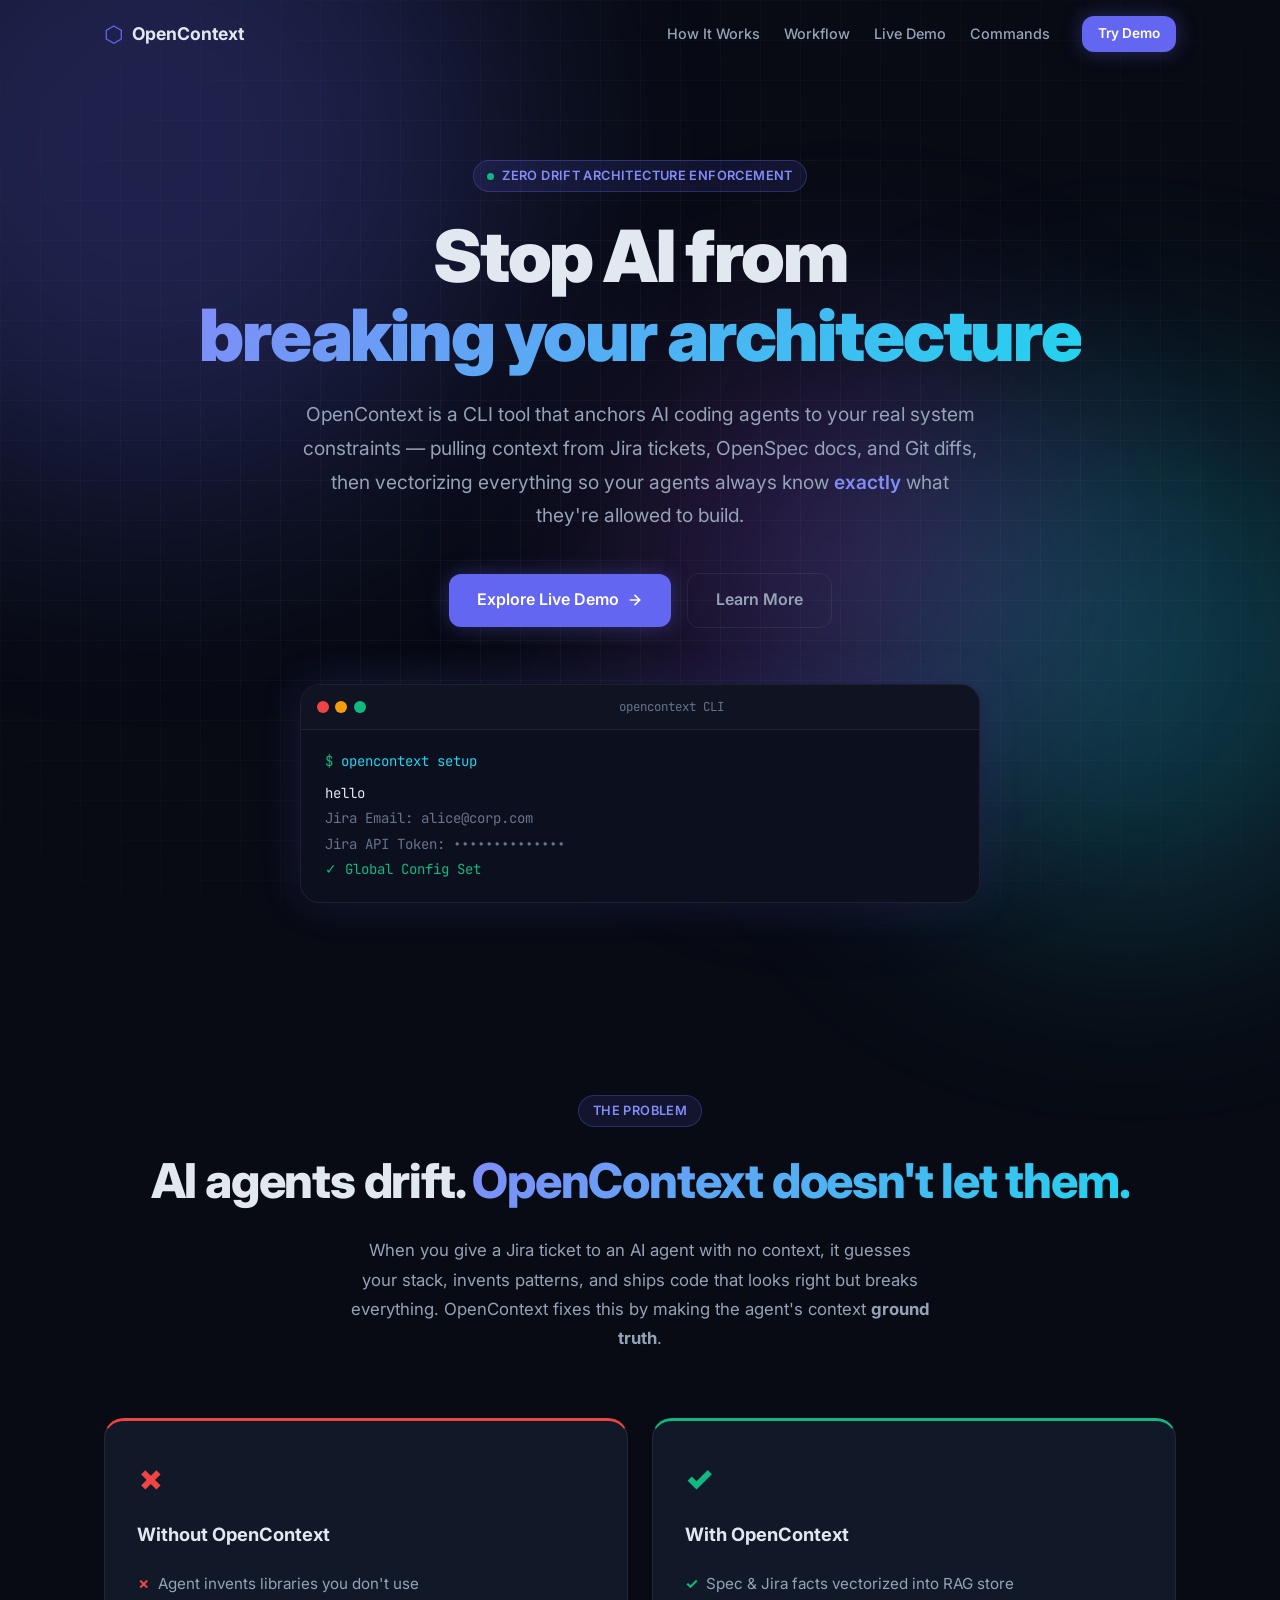
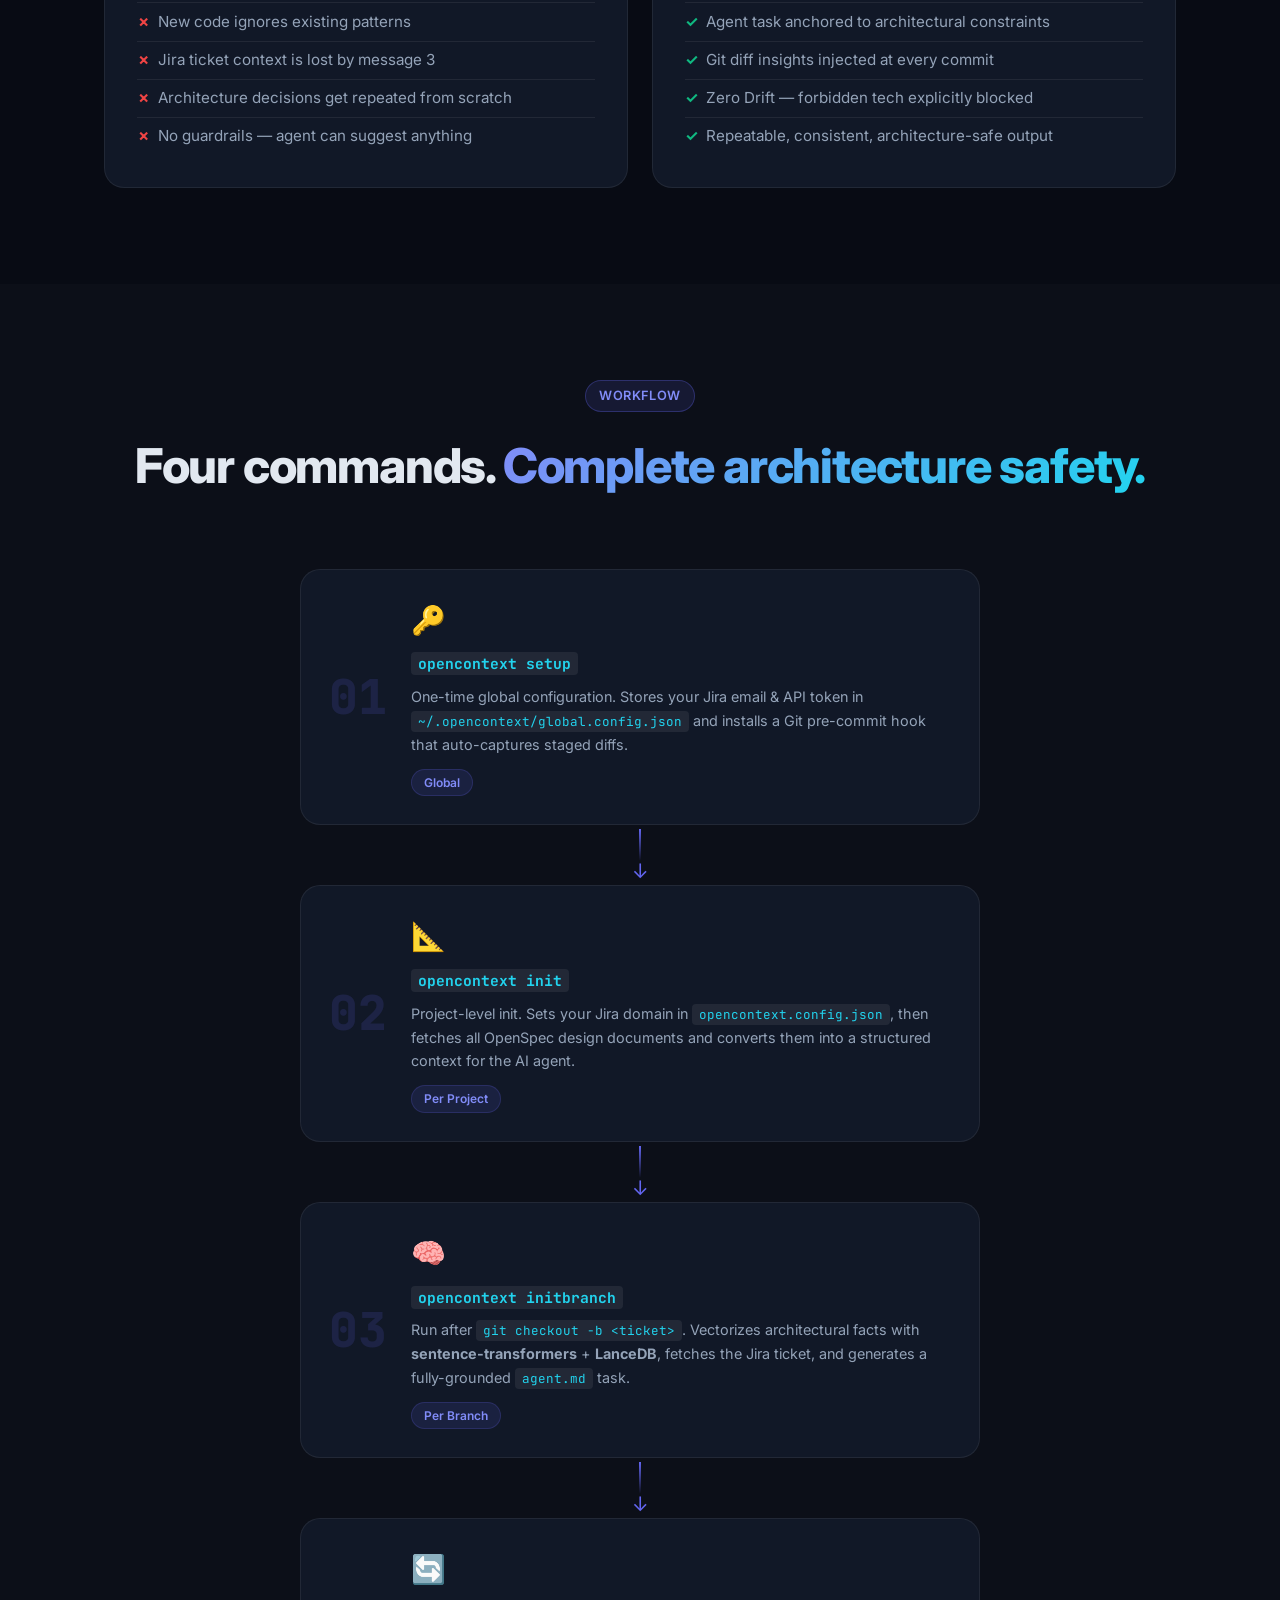
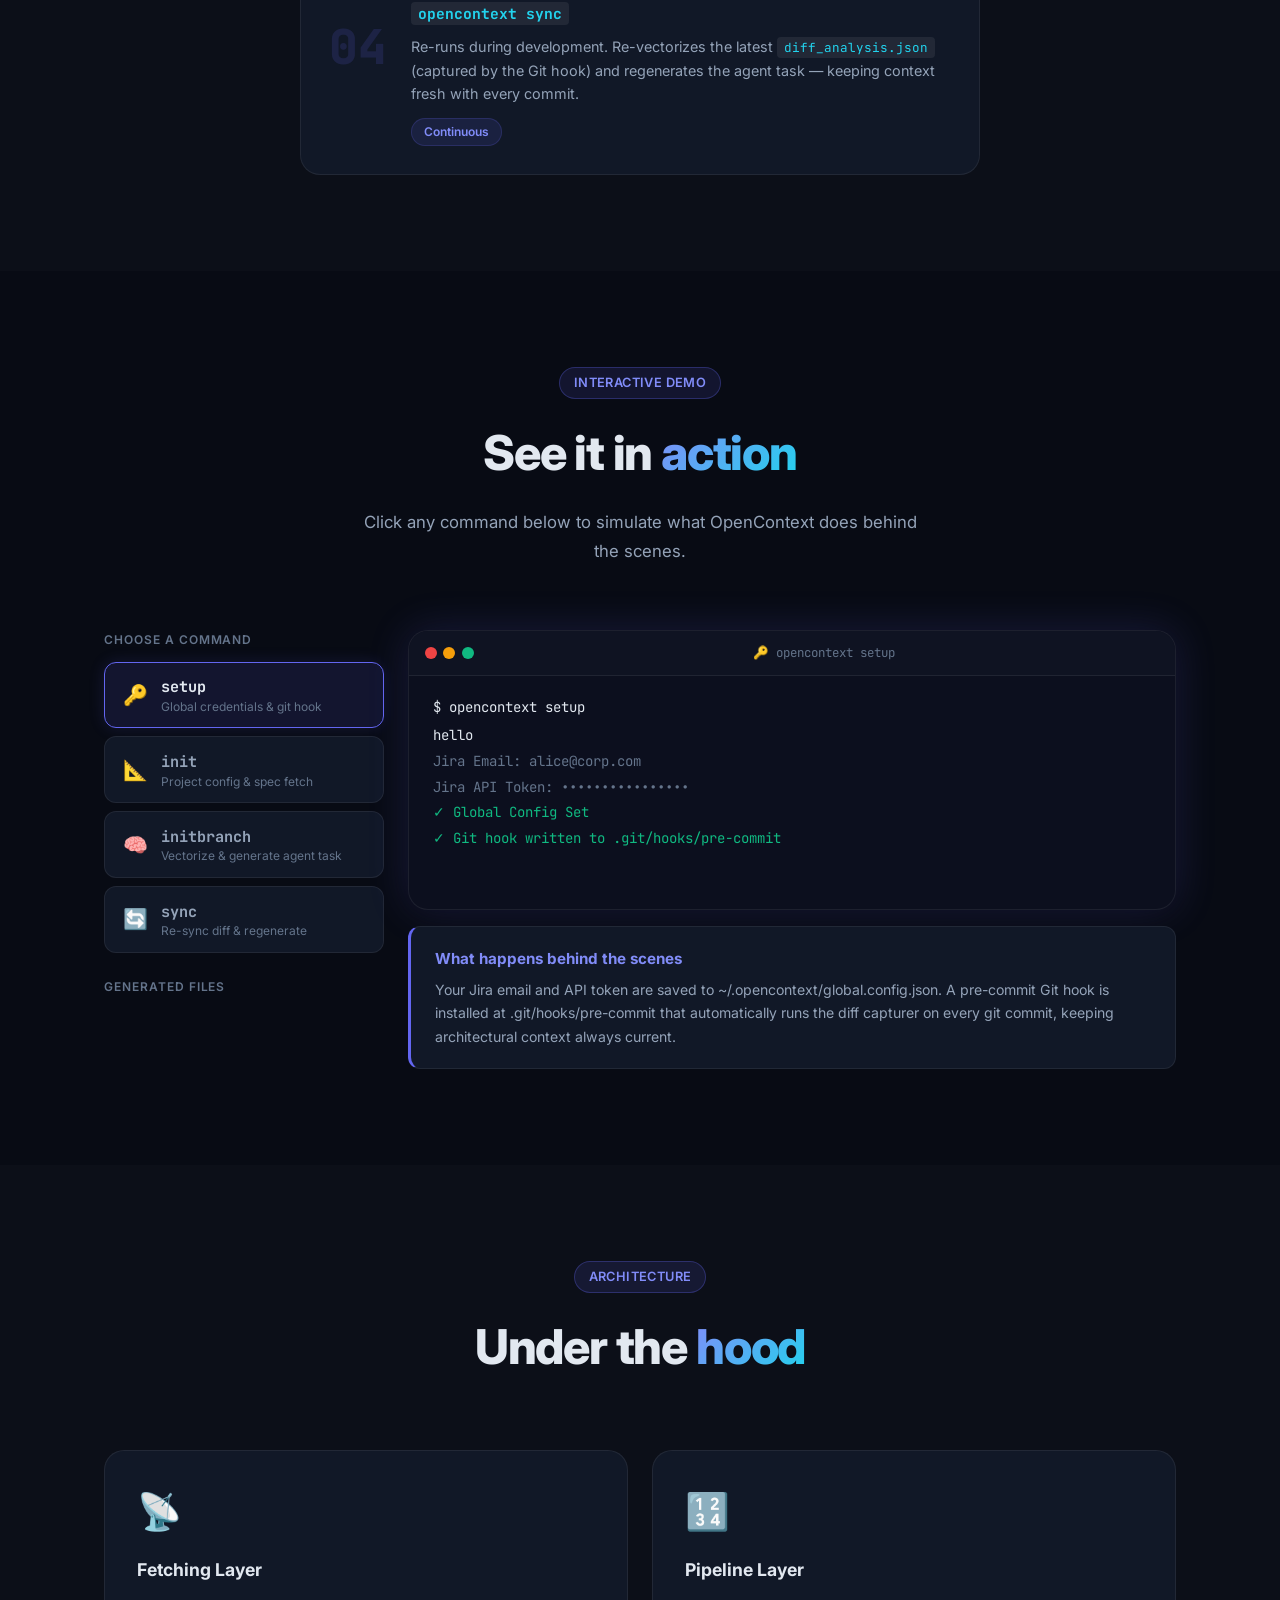
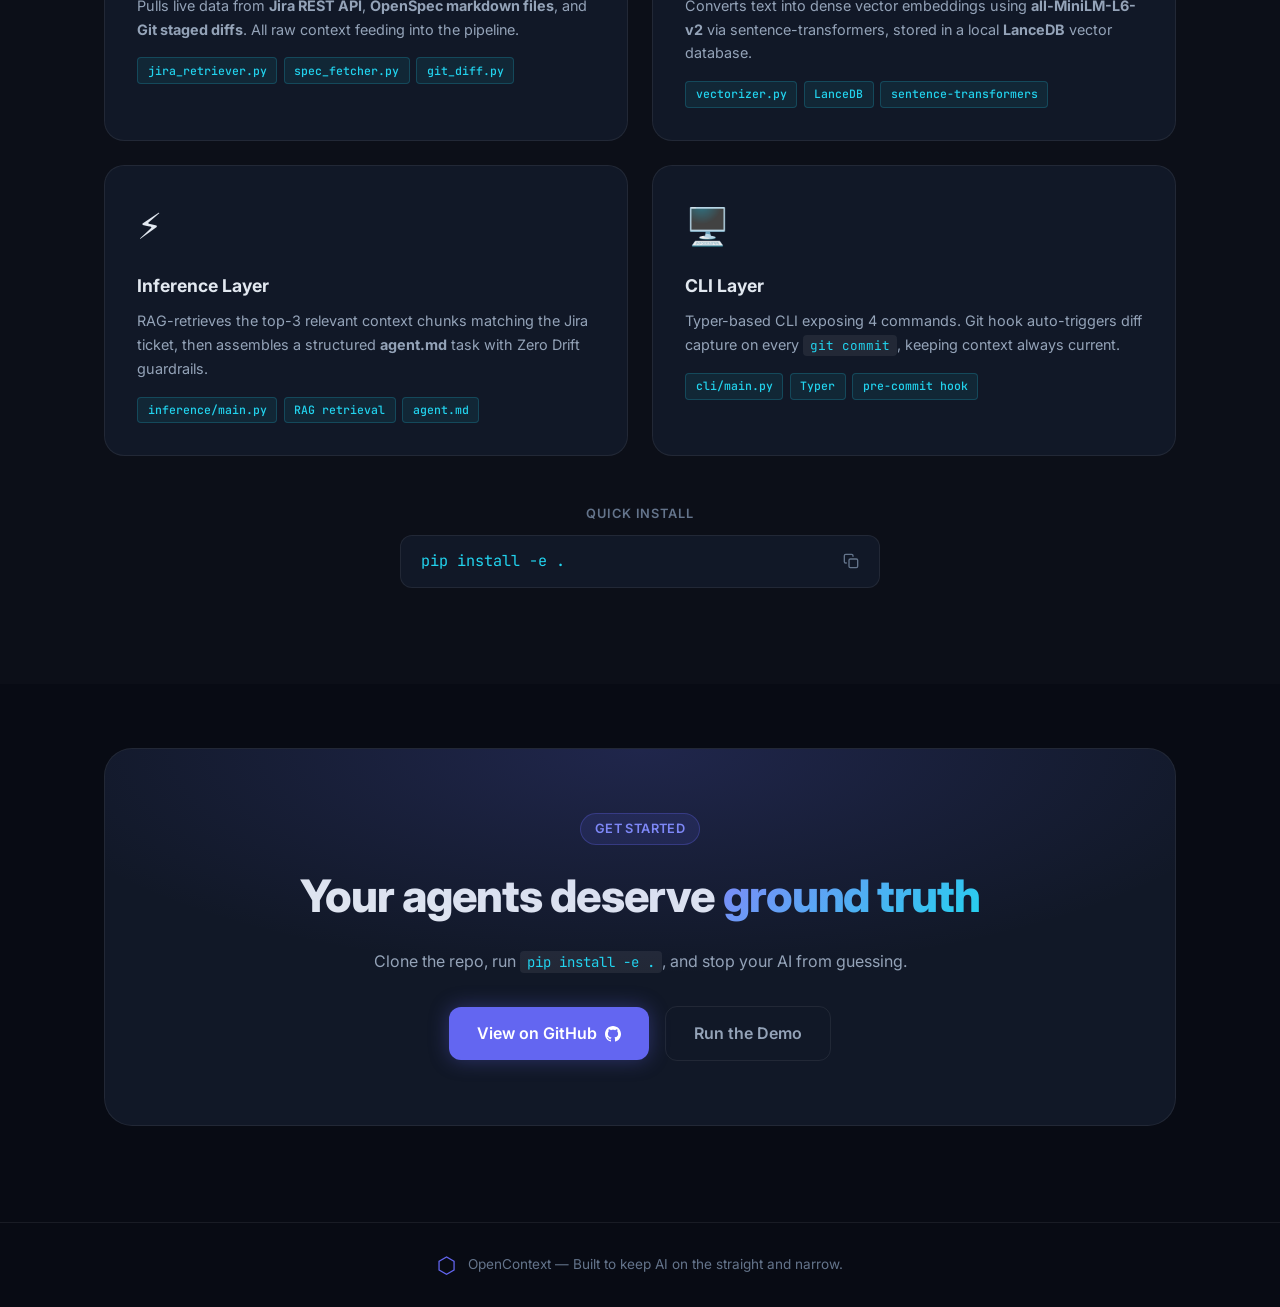
==== demo/index.html @ 50648c4a "added demo" ====
<!DOCTYPE html>
<html lang="en">
<head>
  <meta charset="UTF-8" />
  <meta name="viewport" content="width=device-width, initial-scale=1.0" />
  <title>OpenContext — Architectural Context Tracking for AI Agents</title>
  <meta name="description" content="OpenContext is a CLI tool that prevents AI code drift by anchoring agent tasks to your system's real architectural constraints via Jira, OpenSpec, and vector search." />
  <link rel="preconnect" href="https://fonts.googleapis.com" />
  <link rel="preconnect" href="https://fonts.gstatic.com" crossorigin />
  <link href="https://fonts.googleapis.com/css2?family=Inter:wght@300;400;500;600;700;800;900&family=JetBrains+Mono:wght@400;500;700&display=swap" rel="stylesheet" />
  <link rel="stylesheet" href="style.css" />
</head>
<body>

  <!-- Animated background -->
  <div class="bg-grid" aria-hidden="true"></div>
  <div class="bg-glow bg-glow--1" aria-hidden="true"></div>
  <div class="bg-glow bg-glow--2" aria-hidden="true"></div>
  <div class="bg-glow bg-glow--3" aria-hidden="true"></div>

  <!-- NAV -->
  <nav id="navbar" class="navbar">
    <div class="nav-inner">
      <a href="#hero" class="nav-brand" id="nav-brand">
        <span class="nav-brand-icon">⬡</span>
        <span>OpenContext</span>
      </a>
      <ul class="nav-links" role="list">
        <li><a href="#how-it-works" class="nav-link">How It Works</a></li>
        <li><a href="#workflow" class="nav-link">Workflow</a></li>
        <li><a href="#demo" class="nav-link">Live Demo</a></li>
        <li><a href="#commands" class="nav-link">Commands</a></li>
      </ul>
      <a href="#demo" class="btn btn--sm btn--primary">Try Demo</a>
    </div>
  </nav>

  <main>
    <!-- HERO -->
    <section id="hero" class="hero section">
      <div class="container">
        <div class="badge badge--hero animate-in" style="--delay:0ms">
          <span class="badge-dot"></span>
          Zero Drift Architecture Enforcement
        </div>
        <h1 class="hero-title animate-in" style="--delay:100ms">
          Stop AI from<br />
          <span class="gradient-text">breaking your architecture</span>
        </h1>
        <p class="hero-subtitle animate-in" style="--delay:200ms">
          OpenContext is a CLI tool that anchors AI coding agents to your real system constraints —
          pulling context from Jira tickets, OpenSpec docs, and Git diffs, then vectorizing everything
          so your agents always know <em>exactly</em> what they're allowed to build.
        </p>
        <div class="hero-actions animate-in" style="--delay:300ms">
          <a href="#demo" class="btn btn--primary btn--lg">
            <span>Explore Live Demo</span>
            <svg xmlns="http://www.w3.org/2000/svg" width="16" height="16" viewBox="0 0 24 24" fill="none" stroke="currentColor" stroke-width="2.5" stroke-linecap="round" stroke-linejoin="round"><line x1="5" y1="12" x2="19" y2="12"></line><polyline points="12 5 19 12 12 19"></polyline></svg>
          </a>
          <a href="#how-it-works" class="btn btn--ghost btn--lg">Learn More</a>
        </div>
        <div class="hero-terminal animate-in" style="--delay:400ms">
          <div class="terminal">
            <div class="terminal-bar">
              <span class="terminal-dot terminal-dot--red"></span>
              <span class="terminal-dot terminal-dot--yellow"></span>
              <span class="terminal-dot terminal-dot--green"></span>
              <span class="terminal-title">opencontext CLI</span>
            </div>
            <div class="terminal-body" id="terminal-hero">
              <div class="terminal-line">
                <span class="terminal-prompt">$</span>
                <span class="terminal-cmd typewriter" id="typewriter">opencontext setup</span>
              </div>
              <div class="terminal-output" id="terminal-output-hero"></div>
            </div>
          </div>
        </div>
      </div>
    </section>

    <!-- PROBLEM / SOLUTION -->
    <section id="how-it-works" class="section">
      <div class="container">
        <div class="section-header">
          <div class="badge">The Problem</div>
          <h2 class="section-title">AI agents drift. <span class="gradient-text">OpenContext doesn't let them.</span></h2>
          <p class="section-subtitle">
            When you give a Jira ticket to an AI agent with no context, it guesses your stack, invents patterns, and ships code that looks right but breaks everything. OpenContext fixes this by making the agent's context <strong>ground truth</strong>.
          </p>
        </div>
        <div class="problem-grid">
          <div class="problem-card problem-card--bad card-hover">
            <div class="problem-icon problem-icon--bad">✗</div>
            <h3>Without OpenContext</h3>
            <ul class="problem-list">
              <li>Agent invents libraries you don't use</li>
              <li>New code ignores existing patterns</li>
              <li>Jira ticket context is lost by message 3</li>
              <li>Architecture decisions get repeated from scratch</li>
              <li>No guardrails — agent can suggest anything</li>
            </ul>
          </div>
          <div class="problem-card problem-card--good card-hover">
            <div class="problem-icon problem-icon--good">✓</div>
            <h3>With OpenContext</h3>
            <ul class="problem-list">
              <li>Spec & Jira facts vectorized into RAG store</li>
              <li>Agent task anchored to architectural constraints</li>
              <li>Git diff insights injected at every commit</li>
              <li>Zero Drift — forbidden tech explicitly blocked</li>
              <li>Repeatable, consistent, architecture-safe output</li>
            </ul>
          </div>
        </div>
      </div>
    </section>

    <!-- WORKFLOW -->
    <section id="workflow" class="section section--alt">
      <div class="container">
        <div class="section-header">
          <div class="badge">Workflow</div>
          <h2 class="section-title">Four commands. <span class="gradient-text">Complete architecture safety.</span></h2>
        </div>
        <div class="workflow-steps">

          <div class="workflow-step card-hover" id="step-1">
            <div class="step-number">01</div>
            <div class="step-content">
              <div class="step-icon">🔑</div>
              <h3 class="step-title"><code>opencontext setup</code></h3>
              <p class="step-desc">One-time global configuration. Stores your Jira email &amp; API token in <code>~/.opencontext/global.config.json</code> and installs a Git pre-commit hook that auto-captures staged diffs.</p>
              <div class="step-pill">Global</div>
            </div>
          </div>

          <div class="workflow-connector" aria-hidden="true">
            <div class="connector-line"></div>
            <div class="connector-arrow">↓</div>
          </div>

          <div class="workflow-step card-hover" id="step-2">
            <div class="step-number">02</div>
            <div class="step-content">
              <div class="step-icon">📐</div>
              <h3 class="step-title"><code>opencontext init</code></h3>
              <p class="step-desc">Project-level init. Sets your Jira domain in <code>opencontext.config.json</code>, then fetches all OpenSpec design documents and converts them into a structured context for the AI agent.</p>
              <div class="step-pill">Per Project</div>
            </div>
          </div>

          <div class="workflow-connector" aria-hidden="true">
            <div class="connector-line"></div>
            <div class="connector-arrow">↓</div>
          </div>

          <div class="workflow-step card-hover" id="step-3">
            <div class="step-number">03</div>
            <div class="step-content">
              <div class="step-icon">🧠</div>
              <h3 class="step-title"><code>opencontext initbranch</code></h3>
              <p class="step-desc">Run after <code>git checkout -b &lt;ticket&gt;</code>. Vectorizes architectural facts with <strong>sentence-transformers</strong> + <strong>LanceDB</strong>, fetches the Jira ticket, and generates a fully-grounded <code>agent.md</code> task.</p>
              <div class="step-pill">Per Branch</div>
            </div>
          </div>

          <div class="workflow-connector" aria-hidden="true">
            <div class="connector-line"></div>
            <div class="connector-arrow">↓</div>
          </div>

          <div class="workflow-step card-hover" id="step-4">
            <div class="step-number">04</div>
            <div class="step-content">
              <div class="step-icon">🔄</div>
              <h3 class="step-title"><code>opencontext sync</code></h3>
              <p class="step-desc">Re-runs during development. Re-vectorizes the latest <code>diff_analysis.json</code> (captured by the Git hook) and regenerates the agent task — keeping context fresh with every commit.</p>
              <div class="step-pill">Continuous</div>
            </div>
          </div>

        </div>
      </div>
    </section>

    <!-- LIVE DEMO -->
    <section id="demo" class="section">
      <div class="container">
        <div class="section-header">
          <div class="badge">Interactive Demo</div>
          <h2 class="section-title">See it in <span class="gradient-text">action</span></h2>
          <p class="section-subtitle">Click any command below to simulate what OpenContext does behind the scenes.</p>
        </div>

        <div class="demo-layout">
          <!-- Command selector -->
          <div class="demo-sidebar">
            <p class="demo-sidebar-label">Choose a command</p>
            <div class="demo-commands" role="list">
              <button id="demo-btn-setup" class="demo-cmd-btn demo-cmd-btn--active" data-cmd="setup" role="listitem">
                <span class="demo-cmd-icon">🔑</span>
                <span class="demo-cmd-text">
                  <strong>setup</strong>
                  <small>Global credentials &amp; git hook</small>
                </span>
              </button>
              <button id="demo-btn-init" class="demo-cmd-btn" data-cmd="init" role="listitem">
                <span class="demo-cmd-icon">📐</span>
                <span class="demo-cmd-text">
                  <strong>init</strong>
                  <small>Project config &amp; spec fetch</small>
                </span>
              </button>
              <button id="demo-btn-initbranch" class="demo-cmd-btn" data-cmd="initbranch" role="listitem">
                <span class="demo-cmd-icon">🧠</span>
                <span class="demo-cmd-text">
                  <strong>initbranch</strong>
                  <small>Vectorize &amp; generate agent task</small>
                </span>
              </button>
              <button id="demo-btn-sync" class="demo-cmd-btn" data-cmd="sync" role="listitem">
                <span class="demo-cmd-icon">🔄</span>
                <span class="demo-cmd-text">
                  <strong>sync</strong>
                  <small>Re-sync diff &amp; regenerate</small>
                </span>
              </button>
            </div>

            <!-- What it generates -->
            <div class="demo-artifacts" id="demo-artifacts">
              <p class="demo-sidebar-label" style="margin-top: 1.5rem;">Generated files</p>
              <div class="artifact-list" id="artifact-list"></div>
            </div>
          </div>

          <!-- Terminal output -->
          <div class="demo-main">
            <div class="terminal terminal--demo">
              <div class="terminal-bar">
                <span class="terminal-dot terminal-dot--red"></span>
                <span class="terminal-dot terminal-dot--yellow"></span>
                <span class="terminal-dot terminal-dot--green"></span>
                <span class="terminal-title" id="demo-terminal-title">opencontext setup</span>
              </div>
              <div class="terminal-body" id="demo-terminal-body">
                <!-- Filled by JS -->
              </div>
            </div>

            <!-- Explanation card -->
            <div class="explanation-card" id="explanation-card">
              <h4 id="explanation-title"></h4>
              <p id="explanation-body"></p>
            </div>
          </div>
        </div>
      </div>
    </section>

    <!-- ARCHITECTURE -->
    <section id="commands" class="section section--alt">
      <div class="container">
        <div class="section-header">
          <div class="badge">Architecture</div>
          <h2 class="section-title">Under the <span class="gradient-text">hood</span></h2>
        </div>
        <div class="arch-grid">
          <div class="arch-card card-hover">
            <div class="arch-icon">📡</div>
            <h3>Fetching Layer</h3>
            <p>Pulls live data from <strong>Jira REST API</strong>, <strong>OpenSpec markdown files</strong>, and <strong>Git staged diffs</strong>. All raw context feeding into the pipeline.</p>
            <div class="arch-modules">
              <span class="module-tag">jira_retriever.py</span>
              <span class="module-tag">spec_fetcher.py</span>
              <span class="module-tag">git_diff.py</span>
            </div>
          </div>
          <div class="arch-card card-hover">
            <div class="arch-icon">🔢</div>
            <h3>Pipeline Layer</h3>
            <p>Converts text into dense vector embeddings using <strong>all-MiniLM-L6-v2</strong> via sentence-transformers, stored in a local <strong>LanceDB</strong> vector database.</p>
            <div class="arch-modules">
              <span class="module-tag">vectorizer.py</span>
              <span class="module-tag">LanceDB</span>
              <span class="module-tag">sentence-transformers</span>
            </div>
          </div>
          <div class="arch-card card-hover">
            <div class="arch-icon">⚡</div>
            <h3>Inference Layer</h3>
            <p>RAG-retrieves the top-3 relevant context chunks matching the Jira ticket, then assembles a structured <strong>agent.md</strong> task with Zero Drift guardrails.</p>
            <div class="arch-modules">
              <span class="module-tag">inference/main.py</span>
              <span class="module-tag">RAG retrieval</span>
              <span class="module-tag">agent.md</span>
            </div>
          </div>
          <div class="arch-card card-hover">
            <div class="arch-icon">🖥️</div>
            <h3>CLI Layer</h3>
            <p>Typer-based CLI exposing 4 commands. Git hook auto-triggers diff capture on every <code>git commit</code>, keeping context always current.</p>
            <div class="arch-modules">
              <span class="module-tag">cli/main.py</span>
              <span class="module-tag">Typer</span>
              <span class="module-tag">pre-commit hook</span>
            </div>
          </div>
        </div>

        <!-- Quick install -->
        <div class="install-block">
          <p class="install-label">Quick Install</p>
          <div class="code-block" id="install-code-block">
            <code id="install-code">pip install -e .</code>
            <button class="copy-btn" id="copy-install-btn" title="Copy to clipboard" aria-label="Copy install command">
              <svg xmlns="http://www.w3.org/2000/svg" width="16" height="16" viewBox="0 0 24 24" fill="none" stroke="currentColor" stroke-width="2" stroke-linecap="round" stroke-linejoin="round"><rect x="9" y="9" width="13" height="13" rx="2" ry="2"></rect><path d="M5 15H4a2 2 0 0 1-2-2V4a2 2 0 0 1 2-2h9a2 2 0 0 1 2 2v1"></path></svg>
            </button>
          </div>
        </div>
      </div>
    </section>

    <!-- CTA -->
    <section class="section cta-section">
      <div class="container">
        <div class="cta-card">
          <div class="cta-glow" aria-hidden="true"></div>
          <div class="badge">Get Started</div>
          <h2 class="cta-title">Your agents deserve <span class="gradient-text">ground truth</span></h2>
          <p class="cta-subtitle">Clone the repo, run <code>pip install -e .</code>, and stop your AI from guessing.</p>
          <div class="cta-actions">
            <a href="https://github.com/Fission-AI/OpenSpec" target="_blank" rel="noopener" class="btn btn--primary btn--lg">
              View on GitHub
              <svg xmlns="http://www.w3.org/2000/svg" width="16" height="16" viewBox="0 0 24 24" fill="currentColor"><path d="M12 0c-6.626 0-12 5.373-12 12 0 5.302 3.438 9.8 8.207 11.387.599.111.793-.261.793-.577v-2.234c-3.338.726-4.033-1.416-4.033-1.416-.546-1.387-1.333-1.756-1.333-1.756-1.089-.745.083-.729.083-.729 1.205.084 1.839 1.237 1.839 1.237 1.07 1.834 2.807 1.304 3.492.997.107-.775.418-1.305.762-1.604-2.665-.305-5.467-1.334-5.467-5.931 0-1.311.469-2.381 1.236-3.221-.124-.303-.535-1.524.117-3.176 0 0 1.008-.322 3.301 1.23.957-.266 1.983-.399 3.003-.404 1.02.005 2.047.138 3.006.404 2.291-1.552 3.297-1.23 3.297-1.23.653 1.653.242 2.874.118 3.176.77.84 1.235 1.911 1.235 3.221 0 4.609-2.807 5.624-5.479 5.921.43.372.823 1.102.823 2.222v3.293c0 .319.192.694.801.576 4.765-1.589 8.199-6.086 8.199-11.386 0-6.627-5.373-12-12-12z"/></svg>
            </a>
            <a href="#demo" class="btn btn--ghost btn--lg">Run the Demo</a>
          </div>
        </div>
      </div>
    </section>
  </main>

  <footer class="footer">
    <div class="container">
      <div class="footer-inner">
        <span class="nav-brand-icon">⬡</span>
        <span class="footer-text">OpenContext — Built to keep AI on the straight and narrow.</span>
      </div>
    </div>
  </footer>

  <script src="app.js"></script>
</body>
</html>
---- demo/style.css ----
/* ===========================
   TOKENS & RESET
=========================== */
:root {
  --clr-bg: #080b14;
  --clr-bg-alt: #0d1120;
  --clr-surface: #111827;
  --clr-surface-2: #1a2236;
  --clr-border: rgba(255,255,255,0.07);
  --clr-border-glow: rgba(99,102,241,0.35);

  --clr-primary: #6366f1;
  --clr-primary-light: #818cf8;
  --clr-primary-dark: #4f46e5;
  --clr-accent: #22d3ee;
  --clr-success: #10b981;
  --clr-warn: #f59e0b;
  --clr-danger: #ef4444;

  --clr-text: #e2e8f0;
  --clr-text-muted: #64748b;
  --clr-text-dim: #94a3b8;

  --radius-sm: 6px;
  --radius-md: 12px;
  --radius-lg: 20px;
  --radius-xl: 28px;

  --shadow-glow: 0 0 40px rgba(99,102,241,0.2);
  --shadow-card: 0 4px 24px rgba(0,0,0,0.4);

  --font-sans: 'Inter', system-ui, sans-serif;
  --font-mono: 'JetBrains Mono', 'Fira Code', monospace;

  --transition: 200ms cubic-bezier(0.4, 0, 0.2, 1);
  --transition-slow: 400ms cubic-bezier(0.4, 0, 0.2, 1);
}

*, *::before, *::after { box-sizing: border-box; margin: 0; padding: 0; }
html { scroll-behavior: smooth; }
body {
  font-family: var(--font-sans);
  background: var(--clr-bg);
  color: var(--clr-text);
  min-height: 100vh;
  overflow-x: hidden;
  line-height: 1.6;
}
a { text-decoration: none; color: inherit; }
ul, ol { list-style: none; }
button { cursor: pointer; font-family: inherit; border: none; background: none; }
code {
  font-family: var(--font-mono);
  background: rgba(255,255,255,0.07);
  padding: 2px 7px;
  border-radius: 4px;
  font-size: 0.875em;
  color: var(--clr-accent);
}
em { color: var(--clr-primary-light); font-style: normal; font-weight: 600; }

/* ===========================
   ANIMATED BACKGROUND
=========================== */
.bg-grid {
  position: fixed; inset: 0; z-index: 0; pointer-events: none;
  background-image:
    linear-gradient(rgba(255,255,255,0.03) 1px, transparent 1px),
    linear-gradient(90deg, rgba(255,255,255,0.03) 1px, transparent 1px);
  background-size: 40px 40px;
  mask-image: radial-gradient(ellipse 80% 80% at 50% 50%, black 40%, transparent 100%);
}
.bg-glow {
  position: fixed; z-index: 0; pointer-events: none;
  border-radius: 50%; filter: blur(120px); opacity: 0.25; animation: float 12s ease-in-out infinite;
}
.bg-glow--1 { width: 700px; height: 700px; background: var(--clr-primary); top: -200px; left: -200px; animation-delay: 0s; }
.bg-glow--2 { width: 500px; height: 500px; background: var(--clr-accent); bottom: 0; right: -100px; animation-delay: -4s; }
.bg-glow--3 { width: 400px; height: 400px; background: #a855f7; top: 40%; left: 50%; animation-delay: -8s; }

@keyframes float {
  0%, 100% { transform: translateY(0) scale(1); }
  50% { transform: translateY(-30px) scale(1.05); }
}

/* ===========================
   LAYOUT UTILITIES
=========================== */
.container {
  max-width: 1120px;
  margin: 0 auto;
  padding: 0 1.5rem;
  position: relative; z-index: 1;
}
.section {
  padding: 6rem 0;
}
.section--alt {
  background: rgba(255,255,255,0.015);
}

/* ===========================
   ANIMATE IN
=========================== */
.animate-in {
  opacity: 0;
  transform: translateY(24px);
  animation: animIn 0.7s cubic-bezier(0.4,0,0.2,1) forwards;
  animation-delay: var(--delay, 0ms);
}
@keyframes animIn {
  to { opacity: 1; transform: none; }
}

/* ===========================
   NAVBAR
=========================== */
.navbar {
  position: fixed; top: 0; left: 0; right: 0; z-index: 100;
  padding: 1rem 0;
  transition: background var(--transition-slow), backdrop-filter var(--transition-slow), box-shadow var(--transition-slow);
}
.navbar.scrolled {
  background: rgba(8,11,20,0.85);
  backdrop-filter: blur(20px);
  box-shadow: 0 1px 0 var(--clr-border);
}
.nav-inner {
  max-width: 1120px; margin: 0 auto;
  padding: 0 1.5rem;
  display: flex; align-items: center; gap: 2rem;
}
.nav-brand {
  display: flex; align-items: center; gap: 0.5rem;
  font-weight: 700; font-size: 1.1rem; color: var(--clr-text);
  transition: color var(--transition);
}
.nav-brand:hover { color: var(--clr-primary-light); }
.nav-brand-icon { font-size: 1.4rem; color: var(--clr-primary); }
.nav-links {
  display: flex; align-items: center; gap: 1.5rem;
  margin-left: auto;
}
.nav-link {
  font-size: 0.9rem; font-weight: 500; color: var(--clr-text-dim);
  transition: color var(--transition);
}
.nav-link:hover { color: var(--clr-text); }

/* ===========================
   BUTTONS
=========================== */
.btn {
  display: inline-flex; align-items: center; gap: 0.5rem;
  font-weight: 600; border-radius: var(--radius-md);
  transition: all var(--transition);
  white-space: nowrap;
}
.btn--sm { padding: 0.45rem 1rem; font-size: 0.85rem; }
.btn--lg { padding: 0.85rem 1.75rem; font-size: 1rem; }
.btn--primary {
  background: var(--clr-primary);
  color: #fff;
  box-shadow: 0 0 20px rgba(99,102,241,0.35);
}
.btn--primary:hover {
  background: var(--clr-primary-light);
  box-shadow: 0 0 32px rgba(99,102,241,0.55);
  transform: translateY(-2px);
}
.btn--ghost {
  color: var(--clr-text-dim);
  border: 1px solid var(--clr-border);
  background: transparent;
}
.btn--ghost:hover {
  color: var(--clr-text);
  border-color: var(--clr-primary);
  background: rgba(99,102,241,0.08);
  transform: translateY(-2px);
}

/* ===========================
   BADGE
=========================== */
.badge {
  display: inline-flex; align-items: center; gap: 0.5rem;
  background: rgba(99,102,241,0.12);
  border: 1px solid rgba(99,102,241,0.3);
  color: var(--clr-primary-light);
  padding: 0.3rem 0.85rem;
  border-radius: 100px;
  font-size: 0.8rem;
  font-weight: 600;
  letter-spacing: 0.03em;
  text-transform: uppercase;
}
.badge--hero { margin-bottom: 1.5rem; }
.badge-dot {
  width: 7px; height: 7px; border-radius: 50%;
  background: var(--clr-success);
  animation: blink 2s ease-in-out infinite;
}
@keyframes blink {
  0%, 100% { opacity: 1; }
  50% { opacity: 0.3; }
}

/* ===========================
   HERO
=========================== */
.hero {
  padding-top: 10rem;
  text-align: center;
}
.hero-title {
  font-size: clamp(2.5rem, 6vw, 4.5rem);
  font-weight: 900;
  line-height: 1.1;
  letter-spacing: -0.03em;
  margin-bottom: 1.5rem;
  color: var(--clr-text);
}
.gradient-text {
  background: linear-gradient(135deg, var(--clr-primary-light), var(--clr-accent));
  -webkit-background-clip: text; background-clip: text;
  -webkit-text-fill-color: transparent;
}
.hero-subtitle {
  font-size: clamp(1rem, 2.5vw, 1.2rem);
  color: var(--clr-text-dim);
  max-width: 680px;
  margin: 0 auto 2.5rem;
  line-height: 1.75;
}
.hero-actions {
  display: flex; align-items: center; justify-content: center; gap: 1rem;
  flex-wrap: wrap;
  margin-bottom: 3.5rem;
}

/* ===========================
   TERMINAL
=========================== */
.terminal {
  background: #0c0f1e;
  border: 1px solid var(--clr-border);
  border-radius: var(--radius-lg);
  overflow: hidden;
  box-shadow: var(--shadow-glow), var(--shadow-card);
  font-family: var(--font-mono);
  font-size: 0.875rem;
}
.hero .terminal {
  max-width: 680px;
  margin: 0 auto;
  text-align: left;
}
.terminal-bar {
  display: flex; align-items: center; gap: 0.4rem;
  padding: 0.75rem 1rem;
  background: #0f1322;
  border-bottom: 1px solid var(--clr-border);
}
.terminal-dot {
  width: 12px; height: 12px; border-radius: 50%;
}
.terminal-dot--red { background: #ef4444; }
.terminal-dot--yellow { background: #f59e0b; }
.terminal-dot--green { background: #10b981; }
.terminal-title {
  margin-left: 0.5rem;
  font-size: 0.78rem;
  color: var(--clr-text-muted);
  flex: 1;
  text-align: center;
}
.terminal-body {
  padding: 1.25rem 1.5rem;
  min-height: 160px;
}
.terminal-line {
  display: flex; gap: 0.5rem; align-items: flex-start;
  margin-bottom: 0.25rem;
}
.terminal-prompt { color: var(--clr-success); user-select: none; }
.terminal-cmd { color: var(--clr-accent); }
.terminal-output { margin-top: 0.5rem; }
.t-success { color: var(--clr-success); }
.t-muted { color: var(--clr-text-muted); }
.t-info { color: var(--clr-primary-light); }
.t-warn { color: var(--clr-warn); }
.t-white { color: var(--clr-text); }
.t-dim { color: var(--clr-text-dim); }
.terminal-line-out { padding: 0.1rem 0; animation: fadeInLine 0.3s ease forwards; }
@keyframes fadeInLine {
  from { opacity: 0; transform: translateX(-6px); }
  to { opacity: 1; transform: none; }
}

/* Typewriter cursor */
.typewriter::after {
  content: '█';
  display: inline-block;
  animation: cursor 0.8s step-end infinite;
  color: var(--clr-accent);
}
@keyframes cursor { 50% { opacity: 0; } }
.typewriter.done::after { display: none; }

/* ===========================
   SECTION HEADER
=========================== */
.section-header {
  text-align: center;
  margin-bottom: 4rem;
}
.section-header .badge { margin-bottom: 1rem; }
.section-title {
  font-size: clamp(1.8rem, 4vw, 3rem);
  font-weight: 800;
  letter-spacing: -0.025em;
  margin-bottom: 1rem;
}
.section-subtitle {
  font-size: 1.05rem;
  color: var(--clr-text-dim);
  max-width: 580px;
  margin: 0 auto;
  line-height: 1.75;
}

/* ===========================
   CARD HOVER EFFECT
=========================== */
.card-hover {
  transition: transform var(--transition), box-shadow var(--transition), border-color var(--transition);
}
.card-hover:hover {
  transform: translateY(-4px);
  box-shadow: 0 8px 40px rgba(99,102,241,0.2);
  border-color: var(--clr-border-glow) !important;
}

/* ===========================
   PROBLEM GRID
=========================== */
.problem-grid {
  display: grid;
  grid-template-columns: 1fr 1fr;
  gap: 1.5rem;
}
@media (max-width: 640px) {
  .problem-grid { grid-template-columns: 1fr; }
}
.problem-card {
  padding: 2rem;
  border-radius: var(--radius-lg);
  border: 1px solid var(--clr-border);
  background: var(--clr-surface);
}
.problem-card--bad { border-top: 3px solid var(--clr-danger); }
.problem-card--good { border-top: 3px solid var(--clr-success); }
.problem-icon {
  font-size: 2rem; font-weight: 900;
  margin-bottom: 1rem;
}
.problem-icon--bad { color: var(--clr-danger); }
.problem-icon--good { color: var(--clr-success); }
.problem-card h3 { font-size: 1.15rem; font-weight: 700; margin-bottom: 1rem; }
.problem-list li {
  padding: 0.4rem 0;
  color: var(--clr-text-dim);
  font-size: 0.95rem;
  border-bottom: 1px solid var(--clr-border);
  display: flex; gap: 0.5rem; align-items: baseline;
}
.problem-list li:last-child { border-bottom: none; }
.problem-card--bad .problem-list li::before { content: '✗ '; color: var(--clr-danger); font-weight: 700; }
.problem-card--good .problem-list li::before { content: '✓ '; color: var(--clr-success); font-weight: 700; }

/* ===========================
   WORKFLOW
=========================== */
.workflow-steps {
  display: flex;
  flex-direction: column;
  align-items: center;
  gap: 0;
  max-width: 680px;
  margin: 0 auto;
}
.workflow-step {
  width: 100%;
  display: flex;
  align-items: stretch;
  gap: 1.5rem;
  background: var(--clr-surface);
  border: 1px solid var(--clr-border);
  border-radius: var(--radius-lg);
  padding: 1.75rem;
}
.step-number {
  font-family: var(--font-mono);
  font-size: 3rem; font-weight: 900;
  color: rgba(99,102,241,0.15);
  line-height: 1;
  min-width: 3rem;
  align-self: center;
}
.step-content { flex: 1; }
.step-icon { font-size: 1.75rem; margin-bottom: 0.5rem; }
.step-title { font-size: 1.05rem; font-weight: 700; margin-bottom: 0.5rem; }
.step-desc { font-size: 0.9rem; color: var(--clr-text-dim); line-height: 1.65; margin-bottom: 0.75rem; }
.step-pill {
  display: inline-block;
  background: rgba(99,102,241,0.12);
  color: var(--clr-primary-light);
  border-radius: 100px;
  padding: 0.2rem 0.75rem;
  font-size: 0.75rem;
  font-weight: 600;
  border: 1px solid rgba(99,102,241,0.2);
}
.workflow-connector {
  display: flex; flex-direction: column; align-items: center;
  gap: 0; padding: 0.25rem 0;
}
.connector-line { width: 2px; height: 32px; background: linear-gradient(to bottom, var(--clr-primary), transparent); }
.connector-arrow { font-size: 1.25rem; color: var(--clr-primary); line-height: 1; }

/* ===========================
   DEMO SECTION
=========================== */
.demo-layout {
  display: grid;
  grid-template-columns: 280px 1fr;
  gap: 1.5rem;
  align-items: start;
}
@media (max-width: 768px) {
  .demo-layout { grid-template-columns: 1fr; }
}
.demo-sidebar-label {
  font-size: 0.75rem;
  font-weight: 600;
  text-transform: uppercase;
  letter-spacing: 0.08em;
  color: var(--clr-text-muted);
  margin-bottom: 0.75rem;
}
.demo-commands { display: flex; flex-direction: column; gap: 0.5rem; }
.demo-cmd-btn {
  display: flex; align-items: center; gap: 0.75rem;
  padding: 0.85rem 1rem;
  border-radius: var(--radius-md);
  border: 1px solid var(--clr-border);
  background: var(--clr-surface);
  color: var(--clr-text-dim);
  text-align: left;
  transition: all var(--transition);
  width: 100%;
}
.demo-cmd-btn:hover {
  border-color: var(--clr-primary);
  background: rgba(99,102,241,0.08);
  color: var(--clr-text);
}
.demo-cmd-btn--active {
  border-color: var(--clr-primary);
  background: rgba(99,102,241,0.12);
  color: var(--clr-text);
  box-shadow: 0 0 16px rgba(99,102,241,0.15);
}
.demo-cmd-icon { font-size: 1.25rem; min-width: 28px; text-align: center; }
.demo-cmd-text { display: flex; flex-direction: column; gap: 0.1rem; }
.demo-cmd-text strong { font-weight: 700; font-size: 0.95rem; font-family: var(--font-mono); }
.demo-cmd-text small { font-size: 0.75rem; color: var(--clr-text-muted); }

/* Artifacts list */
.artifact-list { display: flex; flex-direction: column; gap: 0.4rem; }
.artifact-item {
  display: flex; align-items: center; gap: 0.5rem;
  padding: 0.5rem 0.75rem;
  background: rgba(255,255,255,0.03);
  border: 1px solid var(--clr-border);
  border-radius: var(--radius-sm);
  font-size: 0.78rem;
  font-family: var(--font-mono);
  color: var(--clr-text-dim);
  animation: fadeInLine 0.3s ease forwards;
}
.artifact-item::before { content: '📄'; font-size: 0.9rem; }
.artifact-item--green { color: var(--clr-success); }
.artifact-item--blue { color: var(--clr-accent); }
.artifact-item--purple { color: var(--clr-primary-light); }

.terminal--demo { min-height: 280px; }
.terminal--demo .terminal-body { min-height: 220px; }

/* Explanation card */
.explanation-card {
  margin-top: 1rem;
  padding: 1.25rem 1.5rem;
  background: var(--clr-surface);
  border: 1px solid var(--clr-border);
  border-left: 3px solid var(--clr-primary);
  border-radius: var(--radius-md);
}
.explanation-card h4 {
  font-size: 0.95rem; font-weight: 700;
  margin-bottom: 0.4rem; color: var(--clr-primary-light);
}
.explanation-card p { font-size: 0.88rem; color: var(--clr-text-dim); line-height: 1.65; }

/* ===========================
   ARCHITECTURE GRID
=========================== */
.arch-grid {
  display: grid;
  grid-template-columns: repeat(2, 1fr);
  gap: 1.5rem;
  margin-bottom: 3rem;
}
@media (max-width: 640px) {
  .arch-grid { grid-template-columns: 1fr; }
}
.arch-card {
  padding: 2rem;
  background: var(--clr-surface);
  border: 1px solid var(--clr-border);
  border-radius: var(--radius-lg);
}
.arch-icon { font-size: 2.25rem; margin-bottom: 1rem; }
.arch-card h3 { font-size: 1.1rem; font-weight: 700; margin-bottom: 0.6rem; }
.arch-card p { font-size: 0.9rem; color: var(--clr-text-dim); margin-bottom: 1rem; line-height: 1.65; }
.arch-modules { display: flex; flex-wrap: wrap; gap: 0.4rem; }
.module-tag {
  background: rgba(34,211,238,0.08);
  border: 1px solid rgba(34,211,238,0.2);
  color: var(--clr-accent);
  border-radius: 4px;
  padding: 0.2rem 0.6rem;
  font-size: 0.72rem;
  font-family: var(--font-mono);
  font-weight: 500;
}

/* ===========================
   INSTALL BLOCK
=========================== */
.install-block {
  max-width: 480px;
  margin: 0 auto;
  text-align: center;
}
.install-label {
  font-size: 0.8rem;
  color: var(--clr-text-muted);
  text-transform: uppercase;
  letter-spacing: 0.07em;
  font-weight: 600;
  margin-bottom: 0.6rem;
}
.code-block {
  display: flex;
  align-items: center;
  justify-content: space-between;
  background: var(--clr-surface);
  border: 1px solid var(--clr-border);
  border-radius: var(--radius-md);
  padding: 0.85rem 1.25rem;
  font-family: var(--font-mono);
  font-size: 0.95rem;
}
.code-block code {
  background: none; padding: 0; color: var(--clr-accent); font-size: 1em;
}
.copy-btn {
  color: var(--clr-text-muted);
  transition: color var(--transition);
  display: flex; align-items: center;
}
.copy-btn:hover { color: var(--clr-primary-light); }
.copy-btn.copied { color: var(--clr-success); }

/* ===========================
   CTA SECTION
=========================== */
.cta-section {
  padding: 4rem 0 6rem;
}
.cta-card {
  position: relative;
  overflow: hidden;
  background: var(--clr-surface);
  border: 1px solid var(--clr-border);
  border-radius: var(--radius-xl);
  padding: 4rem 2rem;
  text-align: center;
}
.cta-glow {
  position: absolute;
  inset: 0;
  background: radial-gradient(ellipse 60% 60% at 50% 0%, rgba(99,102,241,0.18), transparent);
  pointer-events: none;
}
.cta-title {
  font-size: clamp(1.8rem, 4vw, 2.8rem);
  font-weight: 800;
  letter-spacing: -0.025em;
  margin: 1rem 0;
}
.cta-subtitle {
  color: var(--clr-text-dim);
  margin-bottom: 2rem;
  font-size: 1rem;
}
.cta-actions {
  display: flex; align-items: center; justify-content: center; gap: 1rem; flex-wrap: wrap;
}

/* ===========================
   FOOTER
=========================== */
.footer {
  padding: 1.5rem 0;
  border-top: 1px solid var(--clr-border);
}
.footer-inner {
  display: flex; align-items: center; justify-content: center; gap: 0.75rem;
}
.footer-text { font-size: 0.85rem; color: var(--clr-text-muted); }

/* ===========================
   SCROLLBAR
=========================== */
::-webkit-scrollbar { width: 6px; }
::-webkit-scrollbar-track { background: var(--clr-bg); }
::-webkit-scrollbar-thumb { background: var(--clr-surface-2); border-radius: 3px; }
::-webkit-scrollbar-thumb:hover { background: var(--clr-primary); }

/* ===========================
   RESPONSIVE NAV TWEAKS
=========================== */
@media (max-width: 768px) {
  .nav-links { display: none; }
  .hero { padding-top: 7rem; }
}
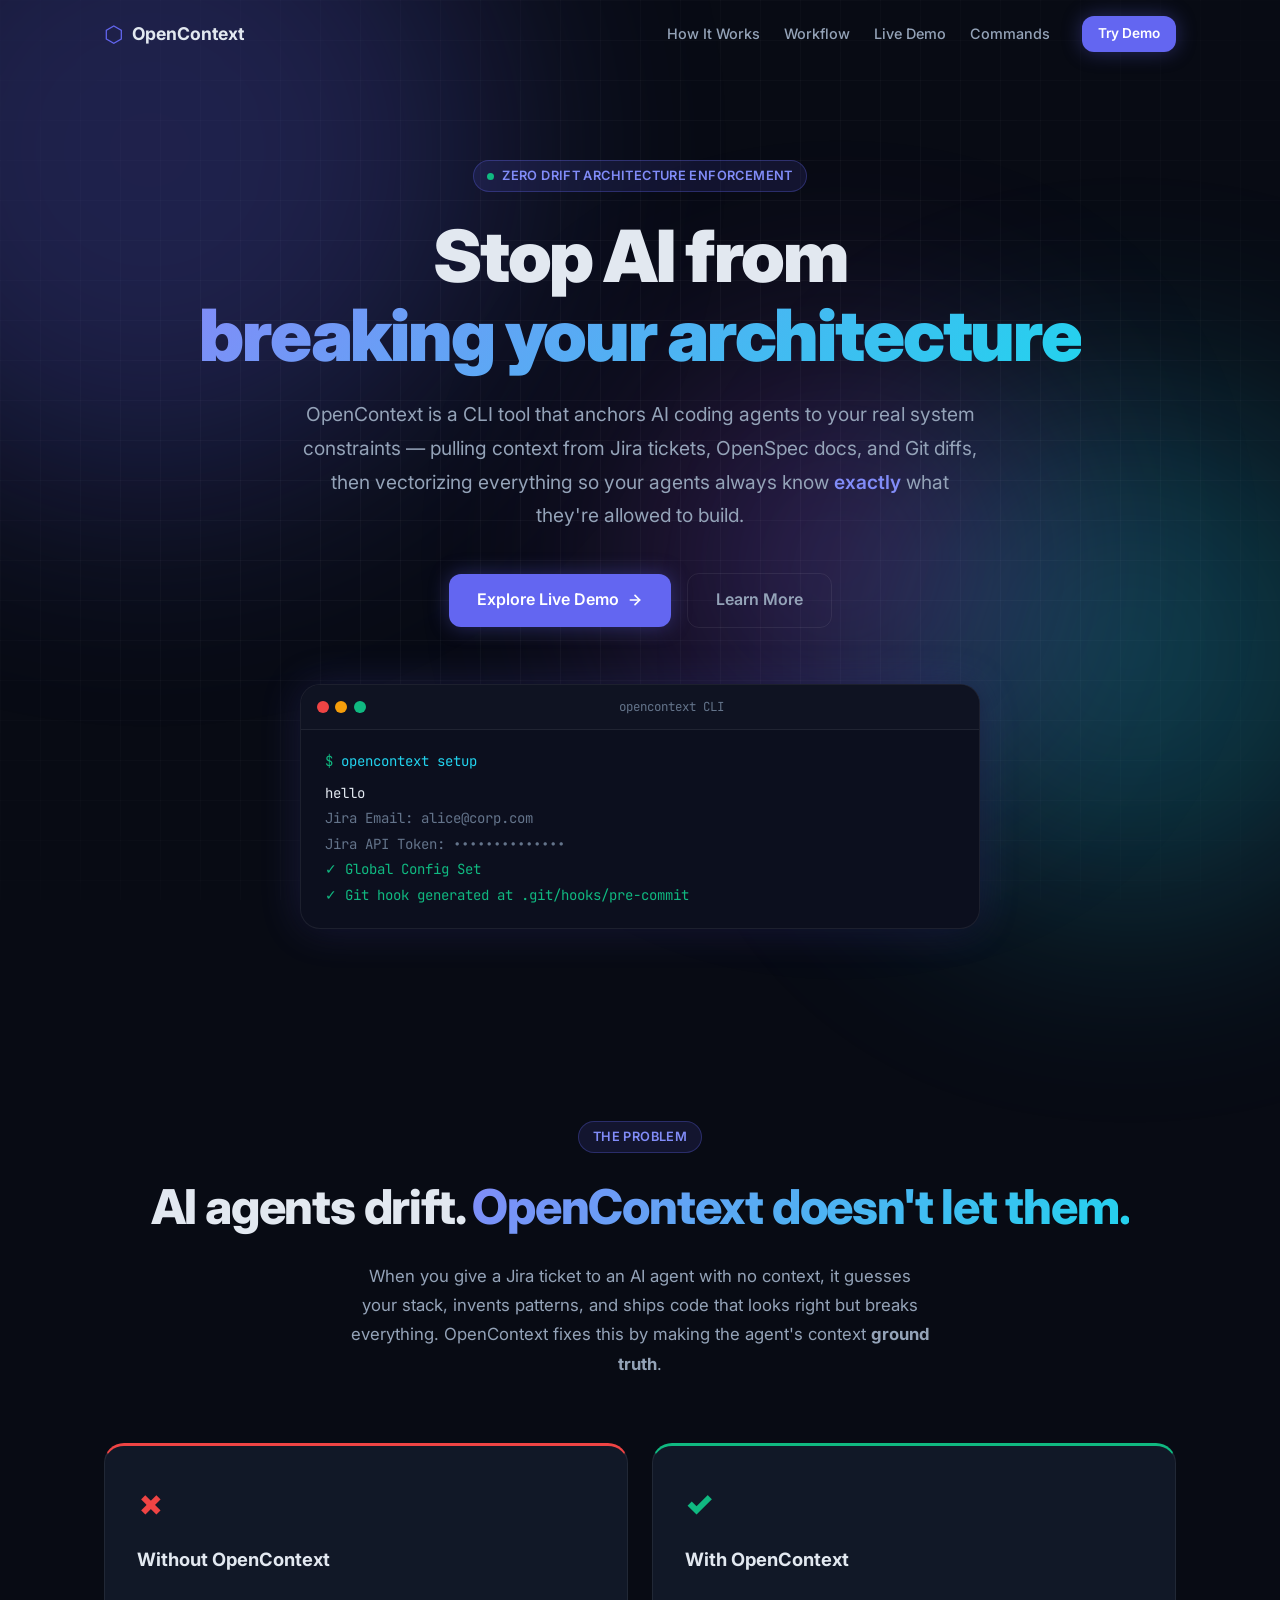
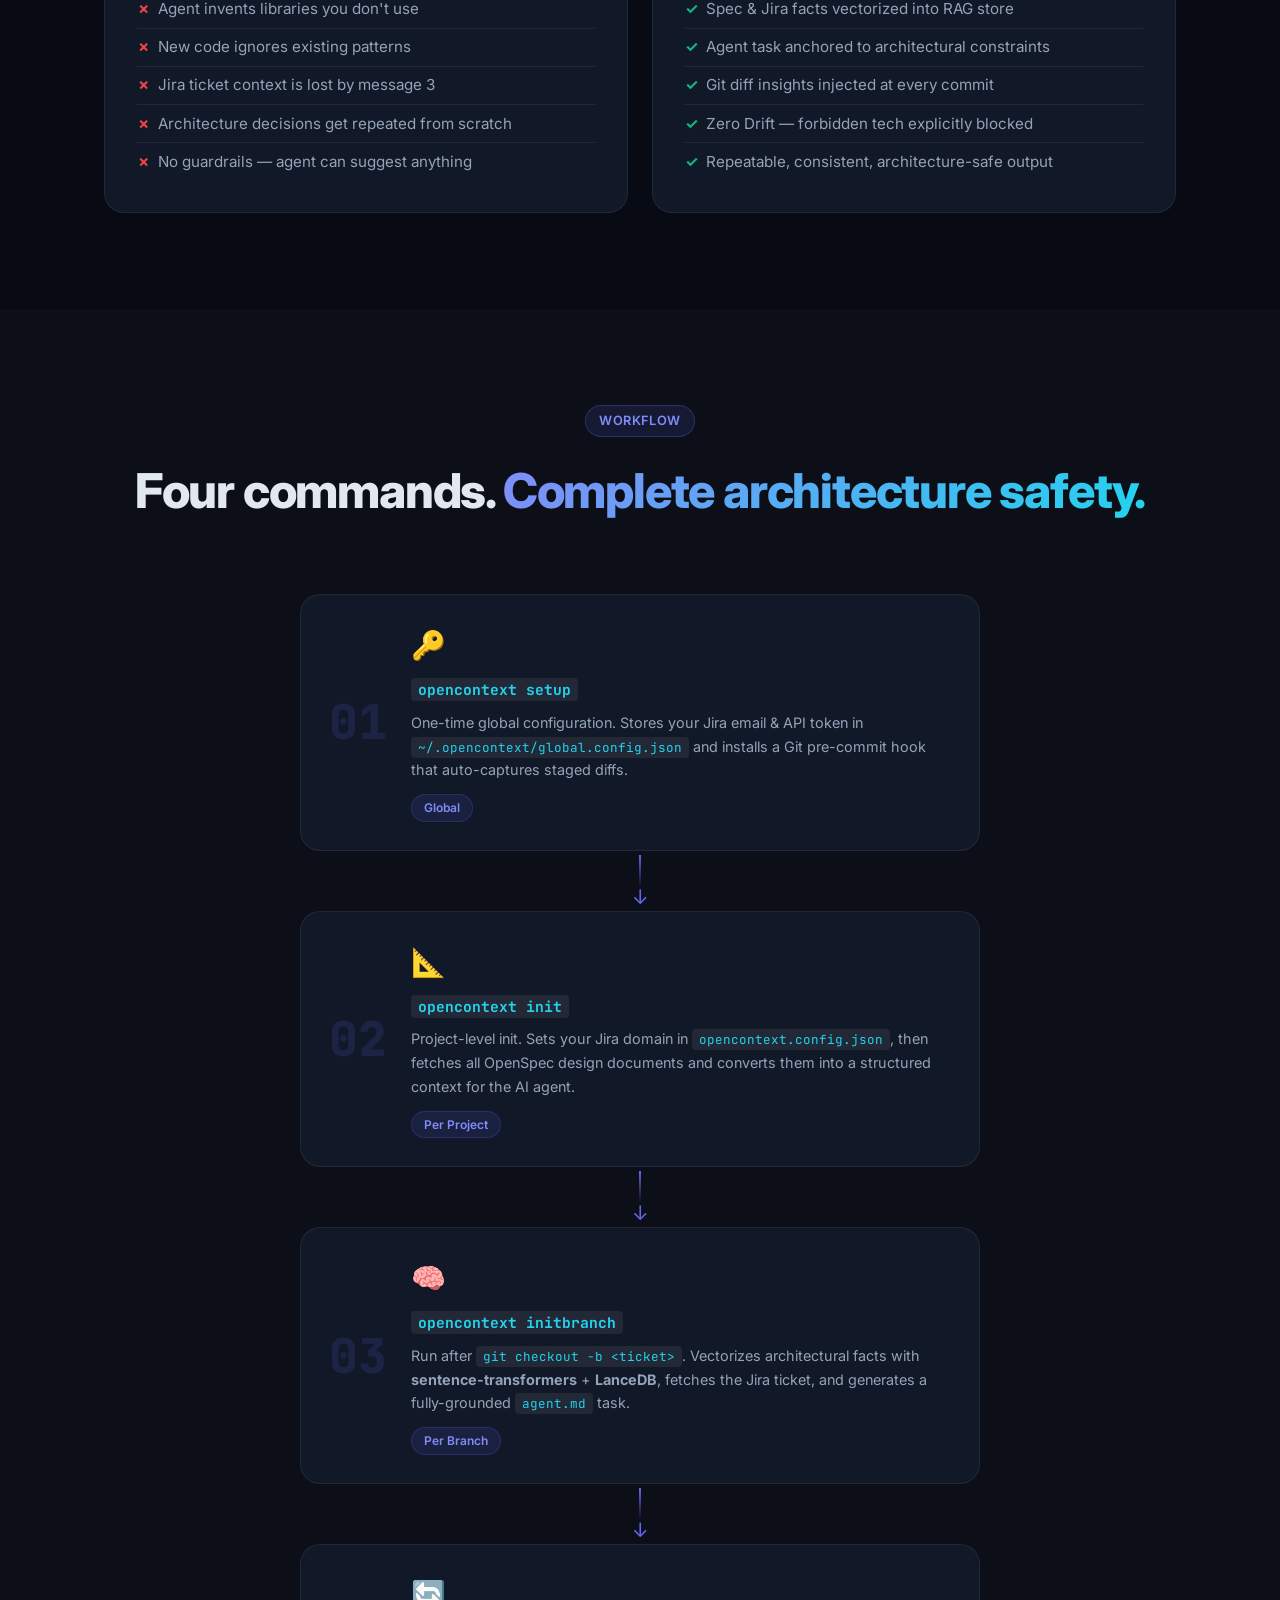
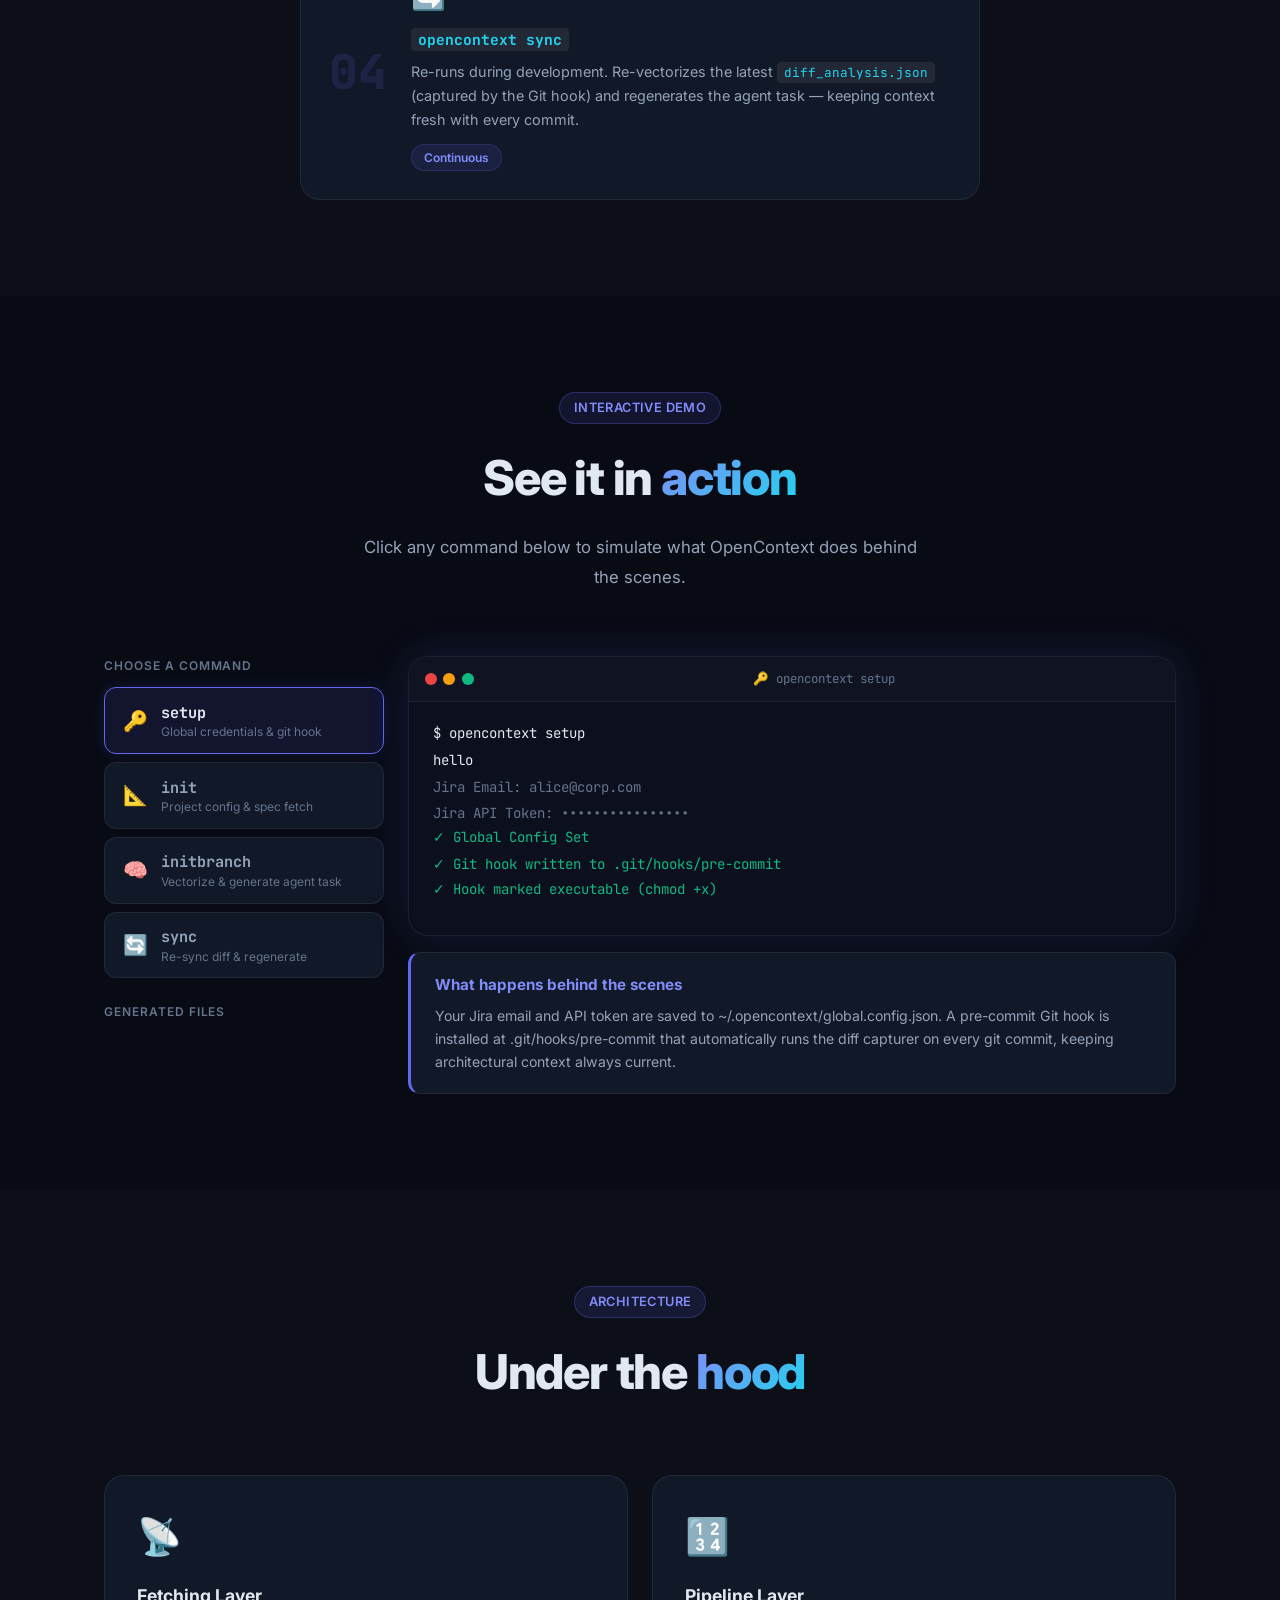
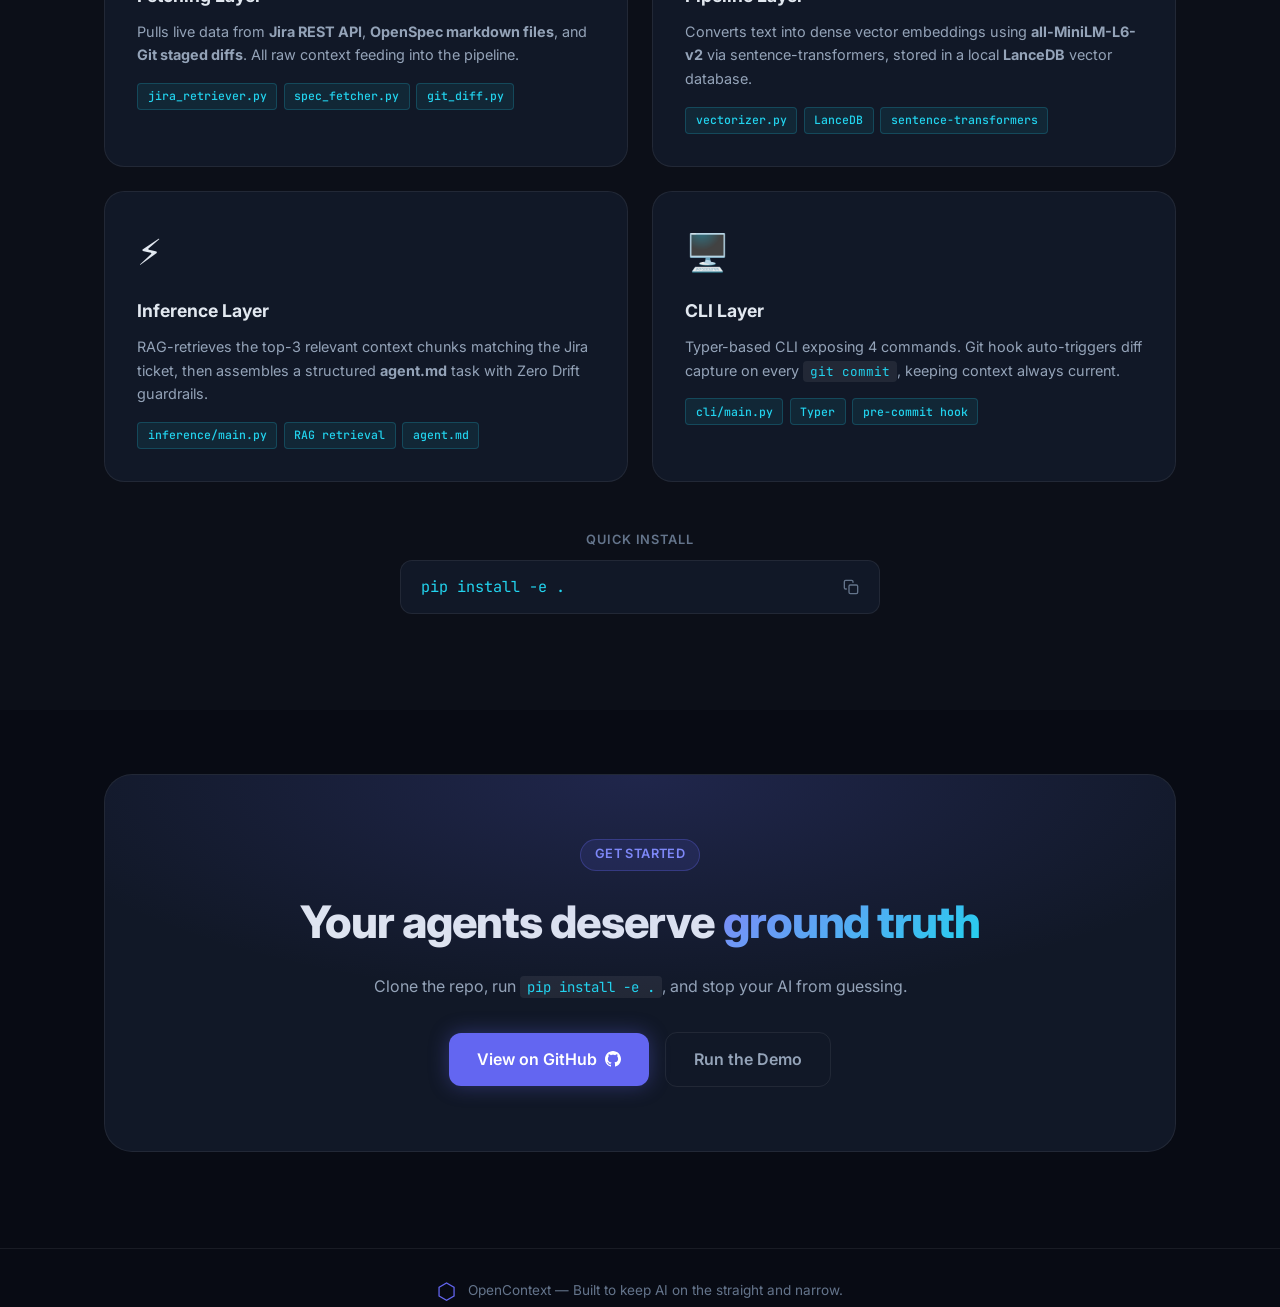
==== commit 9a179c4b: "new link" ====
--- a/demo/index.html
+++ b/demo/index.html
@@ -1,15 +1,20 @@
 <!DOCTYPE html>
 <html lang="en">
+
 <head>
   <meta charset="UTF-8" />
   <meta name="viewport" content="width=device-width, initial-scale=1.0" />
   <title>OpenContext — Architectural Context Tracking for AI Agents</title>
-  <meta name="description" content="OpenContext is a CLI tool that prevents AI code drift by anchoring agent tasks to your system's real architectural constraints via Jira, OpenSpec, and vector search." />
+  <meta name="description"
+    content="OpenContext is a CLI tool that prevents AI code drift by anchoring agent tasks to your system's real architectural constraints via Jira, OpenSpec, and vector search." />
   <link rel="preconnect" href="https://fonts.googleapis.com" />
   <link rel="preconnect" href="https://fonts.gstatic.com" crossorigin />
-  <link href="https://fonts.googleapis.com/css2?family=Inter:wght@300;400;500;600;700;800;900&family=JetBrains+Mono:wght@400;500;700&display=swap" rel="stylesheet" />
+  <link
+    href="https://fonts.googleapis.com/css2?family=Inter:wght@300;400;500;600;700;800;900&family=JetBrains+Mono:wght@400;500;700&display=swap"
+    rel="stylesheet" />
   <link rel="stylesheet" href="style.css" />
 </head>
+
 <body>
 
   <!-- Animated background -->
@@ -55,7 +60,11 @@
         <div class="hero-actions animate-in" style="--delay:300ms">
           <a href="#demo" class="btn btn--primary btn--lg">
             <span>Explore Live Demo</span>
-            <svg xmlns="http://www.w3.org/2000/svg" width="16" height="16" viewBox="0 0 24 24" fill="none" stroke="currentColor" stroke-width="2.5" stroke-linecap="round" stroke-linejoin="round"><line x1="5" y1="12" x2="19" y2="12"></line><polyline points="12 5 19 12 12 19"></polyline></svg>
+            <svg xmlns="http://www.w3.org/2000/svg" width="16" height="16" viewBox="0 0 24 24" fill="none"
+              stroke="currentColor" stroke-width="2.5" stroke-linecap="round" stroke-linejoin="round">
+              <line x1="5" y1="12" x2="19" y2="12"></line>
+              <polyline points="12 5 19 12 12 19"></polyline>
+            </svg>
           </a>
           <a href="#how-it-works" class="btn btn--ghost btn--lg">Learn More</a>
         </div>
@@ -84,9 +93,12 @@
       <div class="container">
         <div class="section-header">
           <div class="badge">The Problem</div>
-          <h2 class="section-title">AI agents drift. <span class="gradient-text">OpenContext doesn't let them.</span></h2>
+          <h2 class="section-title">AI agents drift. <span class="gradient-text">OpenContext doesn't let them.</span>
+          </h2>
           <p class="section-subtitle">
-            When you give a Jira ticket to an AI agent with no context, it guesses your stack, invents patterns, and ships code that looks right but breaks everything. OpenContext fixes this by making the agent's context <strong>ground truth</strong>.
+            When you give a Jira ticket to an AI agent with no context, it guesses your stack, invents patterns, and
+            ships code that looks right but breaks everything. OpenContext fixes this by making the agent's context
+            <strong>ground truth</strong>.
           </p>
         </div>
         <div class="problem-grid">
@@ -130,7 +142,9 @@
             <div class="step-content">
               <div class="step-icon">🔑</div>
               <h3 class="step-title"><code>opencontext setup</code></h3>
-              <p class="step-desc">One-time global configuration. Stores your Jira email &amp; API token in <code>~/.opencontext/global.config.json</code> and installs a Git pre-commit hook that auto-captures staged diffs.</p>
+              <p class="step-desc">One-time global configuration. Stores your Jira email &amp; API token in
+                <code>~/.opencontext/global.config.json</code> and installs a Git pre-commit hook that auto-captures
+                staged diffs.</p>
               <div class="step-pill">Global</div>
             </div>
           </div>
@@ -145,7 +159,9 @@
             <div class="step-content">
               <div class="step-icon">📐</div>
               <h3 class="step-title"><code>opencontext init</code></h3>
-              <p class="step-desc">Project-level init. Sets your Jira domain in <code>opencontext.config.json</code>, then fetches all OpenSpec design documents and converts them into a structured context for the AI agent.</p>
+              <p class="step-desc">Project-level init. Sets your Jira domain in <code>opencontext.config.json</code>,
+                then fetches all OpenSpec design documents and converts them into a structured context for the AI agent.
+              </p>
               <div class="step-pill">Per Project</div>
             </div>
           </div>
@@ -160,7 +176,9 @@
             <div class="step-content">
               <div class="step-icon">🧠</div>
               <h3 class="step-title"><code>opencontext initbranch</code></h3>
-              <p class="step-desc">Run after <code>git checkout -b &lt;ticket&gt;</code>. Vectorizes architectural facts with <strong>sentence-transformers</strong> + <strong>LanceDB</strong>, fetches the Jira ticket, and generates a fully-grounded <code>agent.md</code> task.</p>
+              <p class="step-desc">Run after <code>git checkout -b &lt;ticket&gt;</code>. Vectorizes architectural facts
+                with <strong>sentence-transformers</strong> + <strong>LanceDB</strong>, fetches the Jira ticket, and
+                generates a fully-grounded <code>agent.md</code> task.</p>
               <div class="step-pill">Per Branch</div>
             </div>
           </div>
@@ -175,7 +193,8 @@
             <div class="step-content">
               <div class="step-icon">🔄</div>
               <h3 class="step-title"><code>opencontext sync</code></h3>
-              <p class="step-desc">Re-runs during development. Re-vectorizes the latest <code>diff_analysis.json</code> (captured by the Git hook) and regenerates the agent task — keeping context fresh with every commit.</p>
+              <p class="step-desc">Re-runs during development. Re-vectorizes the latest <code>diff_analysis.json</code>
+                (captured by the Git hook) and regenerates the agent task — keeping context fresh with every commit.</p>
               <div class="step-pill">Continuous</div>
             </div>
           </div>
@@ -270,7 +289,8 @@
           <div class="arch-card card-hover">
             <div class="arch-icon">📡</div>
             <h3>Fetching Layer</h3>
-            <p>Pulls live data from <strong>Jira REST API</strong>, <strong>OpenSpec markdown files</strong>, and <strong>Git staged diffs</strong>. All raw context feeding into the pipeline.</p>
+            <p>Pulls live data from <strong>Jira REST API</strong>, <strong>OpenSpec markdown files</strong>, and
+              <strong>Git staged diffs</strong>. All raw context feeding into the pipeline.</p>
             <div class="arch-modules">
               <span class="module-tag">jira_retriever.py</span>
               <span class="module-tag">spec_fetcher.py</span>
@@ -280,7 +300,8 @@
           <div class="arch-card card-hover">
             <div class="arch-icon">🔢</div>
             <h3>Pipeline Layer</h3>
-            <p>Converts text into dense vector embeddings using <strong>all-MiniLM-L6-v2</strong> via sentence-transformers, stored in a local <strong>LanceDB</strong> vector database.</p>
+            <p>Converts text into dense vector embeddings using <strong>all-MiniLM-L6-v2</strong> via
+              sentence-transformers, stored in a local <strong>LanceDB</strong> vector database.</p>
             <div class="arch-modules">
               <span class="module-tag">vectorizer.py</span>
               <span class="module-tag">LanceDB</span>
@@ -290,7 +311,8 @@
           <div class="arch-card card-hover">
             <div class="arch-icon">⚡</div>
             <h3>Inference Layer</h3>
-            <p>RAG-retrieves the top-3 relevant context chunks matching the Jira ticket, then assembles a structured <strong>agent.md</strong> task with Zero Drift guardrails.</p>
+            <p>RAG-retrieves the top-3 relevant context chunks matching the Jira ticket, then assembles a structured
+              <strong>agent.md</strong> task with Zero Drift guardrails.</p>
             <div class="arch-modules">
               <span class="module-tag">inference/main.py</span>
               <span class="module-tag">RAG retrieval</span>
@@ -300,7 +322,8 @@
           <div class="arch-card card-hover">
             <div class="arch-icon">🖥️</div>
             <h3>CLI Layer</h3>
-            <p>Typer-based CLI exposing 4 commands. Git hook auto-triggers diff capture on every <code>git commit</code>, keeping context always current.</p>
+            <p>Typer-based CLI exposing 4 commands. Git hook auto-triggers diff capture on every
+              <code>git commit</code>, keeping context always current.</p>
             <div class="arch-modules">
               <span class="module-tag">cli/main.py</span>
               <span class="module-tag">Typer</span>
@@ -315,7 +338,11 @@
           <div class="code-block" id="install-code-block">
             <code id="install-code">pip install -e .</code>
             <button class="copy-btn" id="copy-install-btn" title="Copy to clipboard" aria-label="Copy install command">
-              <svg xmlns="http://www.w3.org/2000/svg" width="16" height="16" viewBox="0 0 24 24" fill="none" stroke="currentColor" stroke-width="2" stroke-linecap="round" stroke-linejoin="round"><rect x="9" y="9" width="13" height="13" rx="2" ry="2"></rect><path d="M5 15H4a2 2 0 0 1-2-2V4a2 2 0 0 1 2-2h9a2 2 0 0 1 2 2v1"></path></svg>
+              <svg xmlns="http://www.w3.org/2000/svg" width="16" height="16" viewBox="0 0 24 24" fill="none"
+                stroke="currentColor" stroke-width="2" stroke-linecap="round" stroke-linejoin="round">
+                <rect x="9" y="9" width="13" height="13" rx="2" ry="2"></rect>
+                <path d="M5 15H4a2 2 0 0 1-2-2V4a2 2 0 0 1 2-2h9a2 2 0 0 1 2 2v1"></path>
+              </svg>
             </button>
           </div>
         </div>
@@ -331,9 +358,13 @@
           <h2 class="cta-title">Your agents deserve <span class="gradient-text">ground truth</span></h2>
           <p class="cta-subtitle">Clone the repo, run <code>pip install -e .</code>, and stop your AI from guessing.</p>
           <div class="cta-actions">
-            <a href="https://github.com/Fission-AI/OpenSpec" target="_blank" rel="noopener" class="btn btn--primary btn--lg">
+            <a href="https://github.com/fadhilr2/opencontext" target="_blank" rel="noopener"
+              class="btn btn--primary btn--lg">
               View on GitHub
-              <svg xmlns="http://www.w3.org/2000/svg" width="16" height="16" viewBox="0 0 24 24" fill="currentColor"><path d="M12 0c-6.626 0-12 5.373-12 12 0 5.302 3.438 9.8 8.207 11.387.599.111.793-.261.793-.577v-2.234c-3.338.726-4.033-1.416-4.033-1.416-.546-1.387-1.333-1.756-1.333-1.756-1.089-.745.083-.729.083-.729 1.205.084 1.839 1.237 1.839 1.237 1.07 1.834 2.807 1.304 3.492.997.107-.775.418-1.305.762-1.604-2.665-.305-5.467-1.334-5.467-5.931 0-1.311.469-2.381 1.236-3.221-.124-.303-.535-1.524.117-3.176 0 0 1.008-.322 3.301 1.23.957-.266 1.983-.399 3.003-.404 1.02.005 2.047.138 3.006.404 2.291-1.552 3.297-1.23 3.297-1.23.653 1.653.242 2.874.118 3.176.77.84 1.235 1.911 1.235 3.221 0 4.609-2.807 5.624-5.479 5.921.43.372.823 1.102.823 2.222v3.293c0 .319.192.694.801.576 4.765-1.589 8.199-6.086 8.199-11.386 0-6.627-5.373-12-12-12z"/></svg>
+              <svg xmlns="http://www.w3.org/2000/svg" width="16" height="16" viewBox="0 0 24 24" fill="currentColor">
+                <path
+                  d="M12 0c-6.626 0-12 5.373-12 12 0 5.302 3.438 9.8 8.207 11.387.599.111.793-.261.793-.577v-2.234c-3.338.726-4.033-1.416-4.033-1.416-.546-1.387-1.333-1.756-1.333-1.756-1.089-.745.083-.729.083-.729 1.205.084 1.839 1.237 1.839 1.237 1.07 1.834 2.807 1.304 3.492.997.107-.775.418-1.305.762-1.604-2.665-.305-5.467-1.334-5.467-5.931 0-1.311.469-2.381 1.236-3.221-.124-.303-.535-1.524.117-3.176 0 0 1.008-.322 3.301 1.23.957-.266 1.983-.399 3.003-.404 1.02.005 2.047.138 3.006.404 2.291-1.552 3.297-1.23 3.297-1.23.653 1.653.242 2.874.118 3.176.77.84 1.235 1.911 1.235 3.221 0 4.609-2.807 5.624-5.479 5.921.43.372.823 1.102.823 2.222v3.293c0 .319.192.694.801.576 4.765-1.589 8.199-6.086 8.199-11.386 0-6.627-5.373-12-12-12z" />
+              </svg>
             </a>
             <a href="#demo" class="btn btn--ghost btn--lg">Run the Demo</a>
           </div>
@@ -353,4 +384,5 @@
 
   <script src="app.js"></script>
 </body>
-</html>
+
+</html>
